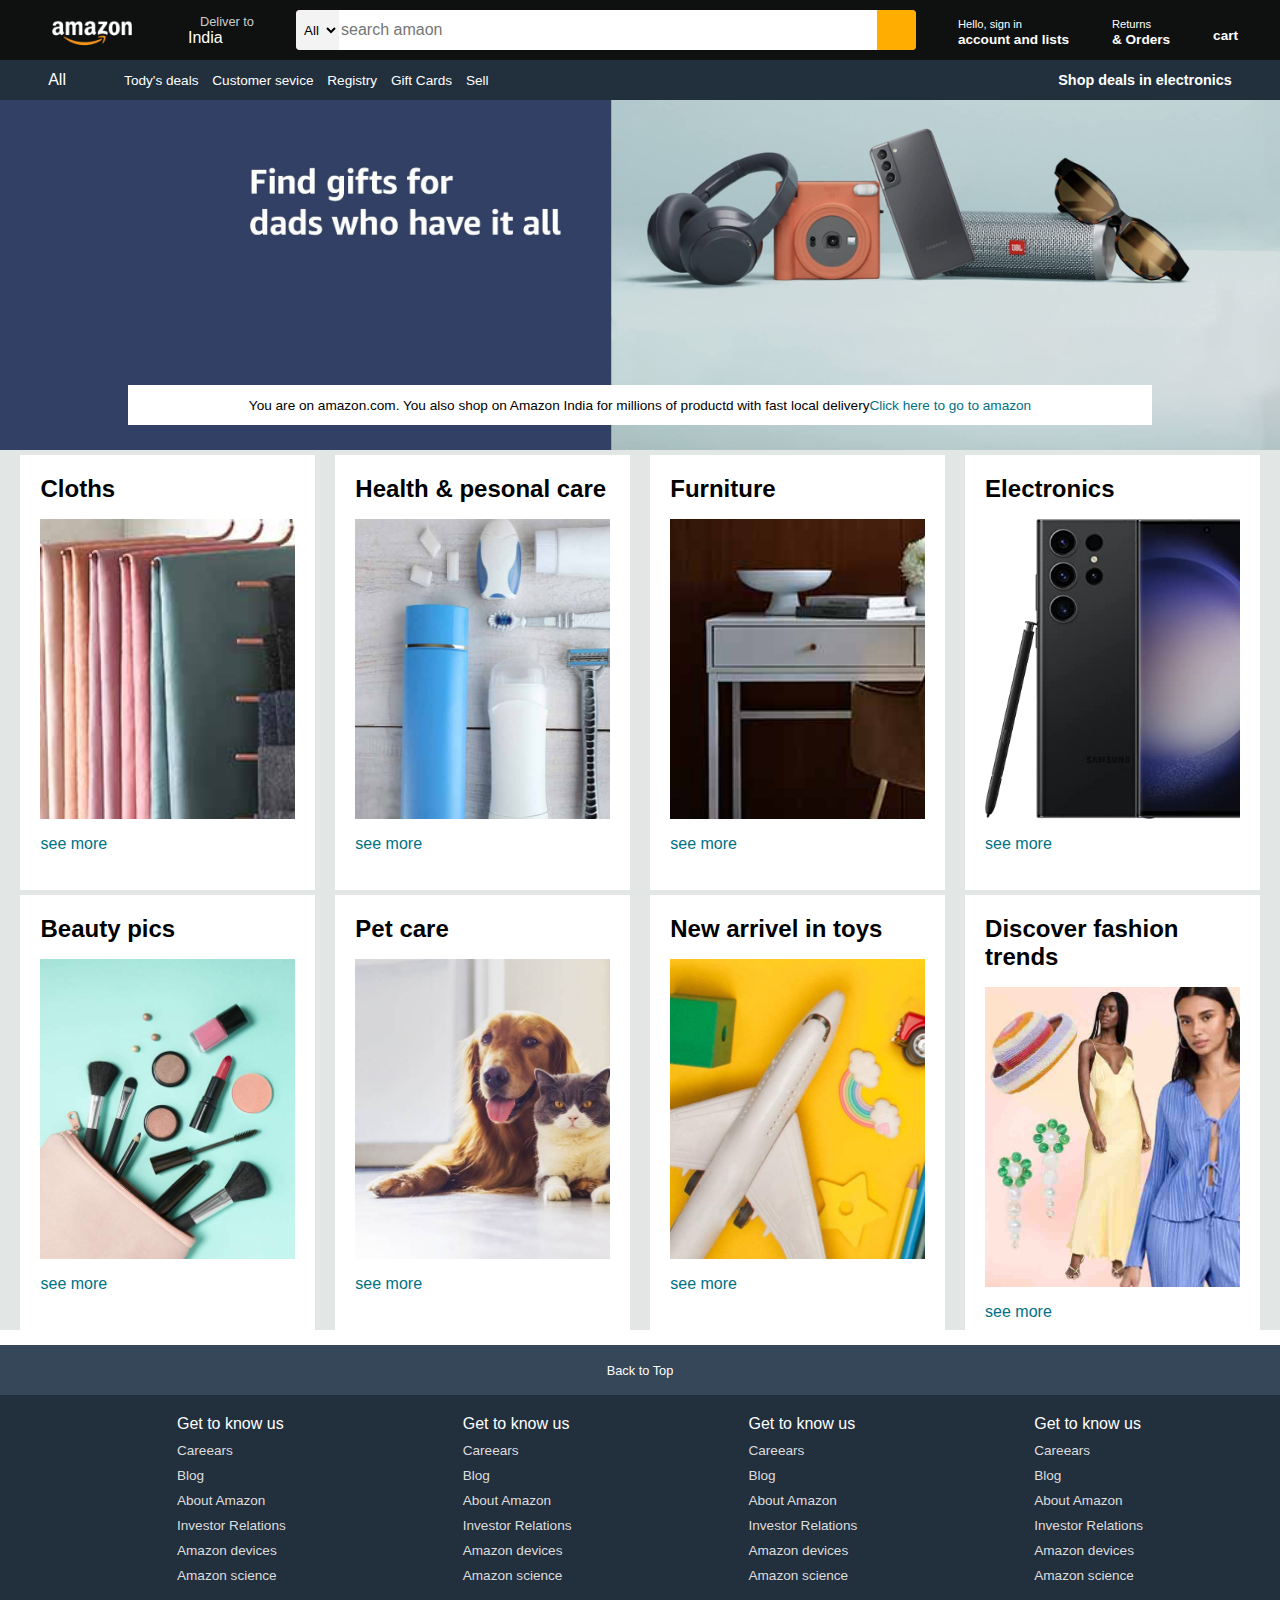
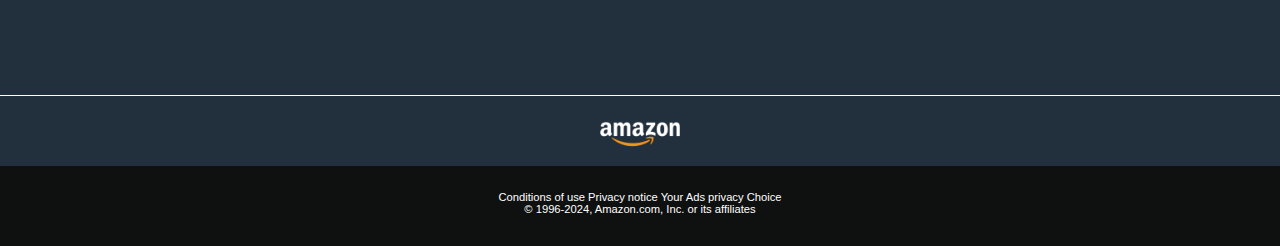
==== index.html @ d561698e "Amazon clone" ====
<!DOCTYPE html>
<html lang="en">

<head>
    <meta charset="UTF-8">
    <meta name="viewport" content="width=device-width, initial-scale=1.0">
    <title>Amazon</title>
    <link rel="stylesheet" href="https://cdnjs.cloudflare.com/ajax/libs/font-awesome/6.5.1/css/all.min.css"
        integrity="sha512-DTOQO9RWCH3ppGqcWaEA1BIZOC6xxalwEsw9c2QQeAIftl+Vegovlnee1c9QX4TctnWMn13TZye+giMm8e2LwA=="
        crossorigin="anonymous" referrerpolicy="no-referrer" />
    <link rel="stylesheet" href="style.css">
</head>

<body>
    <header>
        <div class="navbar">
            <div class="nav-logo border">
                <div class="logo"></div>
            </div>
            <div class="nav-adress border">
                <p class="add-first">Deliver to</p>
                <div class="add-icon">
                    <i class="fa-solid fa-location-dot"></i>
                    <p class="add-second">India</p>
                </div>
            </div>
            <div class="nav-search">
                <select class="search-select">
                    <option>All</option>
                </select>
                <input type="text" placeholder="search amaon" class="search-input">
                <div class="search-icon">
                    <i class="fa-solid fa-magnifying-glass"></i>
                </div>
            </div>
            <div class="nav-signin border">
                <p><span class="nav-first">Hello, sign in</span></p>
                <p class="nav-second">account and lists</p>
            </div>
            <div class="nav-return border">
                <p><span class="nav-first">Returns</span></p>
                <p class="nav-second">& Orders</p>
            </div>
            <div class="nav-cart border">
                <i class="fa-solid fa-cart-shopping"></i>
                cart
            </div>
        </div>
        <div class="panel">
            <div class="panel-all">
                <i class="fa-solid fa-bars"></i>
                All
            </div>
            <div class="panel-ops">
                <p>Tody's deals</p>
                <p>Customer sevice</p>
                <p>Registry</p>
                <p>Gift Cards</p>
                <p>Sell</p>
            </div>
            <div class="panel-deals">
                Shop deals in electronics
            </div>
        </div>
    </header>
    <div class="hero-section">
        <div class="hero-msg">You are on amazon.com. You also shop on Amazon India for millions of productd with fast local delivery  <a>   Click here to go to amazon</a></div>
    </div>
    <div class="shop-section">
        <div class="box1 box">
           <div class="box-content">
            <h2>Cloths</h2>
            <div class="box-img" style="background-image: url('box1_image.jpg');"></div>
            <p>see more</p>
           </div>
        </div>
        <div class="box2 box">
            <div class="box-content">
            <h2>Health & pesonal care</h2>
            <div class="box-img" style="background-image: url('box2_image.jpg');"></div>
            <p>see more</p>
           </div>
        </div>
        <div class="box3 box">
            <div class="box-content">
            <h2>Furniture</h2>
            <div class="box-img" style="background-image: url('box3_image.jpg');"></div>
            <p>see more</p>
           </div>
        </div>
        <div class="box4 box">
            <div class="box-content">
            <h2>Electronics</h2>
            <div class="box-img" style="background-image: url('box4_image.jpg');"></div>
            <p>see more</p>
           </div>
        </div>
        <div class="box5 box">
            <div class="box-content">
             <h2>Beauty pics</h2>
             <div class="box-img" style="background-image: url('box5_image.jpg');"></div>
             <p>see more</p>
            </div>
         </div>
         <div class="box6 box">
             <div class="box-content">
             <h2>Pet care</h2>
             <div class="box-img" style="background-image: url('box6_image.jpg');"></div>
             <p>see more</p>
            </div>
         </div>
         <div class="box7 box">
             <div class="box-content">
             <h2>New arrivel in toys</h2>
             <div class="box-img" style="background-image: url('box7_image.jpg');"></div>
             <p>see more</p>
            </div>
         </div>
         <div class="box8 box">
             <div class="box-content">
             <h2>Discover fashion trends</h2>
             <div class="box-img" style="background-image: url('box8_image.jpg');"></div>
             <p>see more</p>
            </div>
         </div>
    </div>
    
    <footer>
        <div class="foot-panel1">
            Back to Top
        </div>
        <div class="foot-panel2">
            <ul>
                <p>Get to know us</p>
                <a>Careears</a>
                <a>Blog</a>
                <a>About Amazon</a>
                <a>Investor Relations</a>
                <a>Amazon devices</a>
                <a>Amazon science</a>
            </ul>
            <ul>
                <p>Get to know us</p>
                <a>Careears</a>
                <a>Blog</a>
                <a>About Amazon</a>
                <a>Investor Relations</a>
                <a>Amazon devices</a>
                <a>Amazon science</a>
            </ul>
            <ul>
                <p>Get to know us</p>
                <a>Careears</a>
                <a>Blog</a>
                <a>About Amazon</a>
                <a>Investor Relations</a>
                <a>Amazon devices</a>
                <a>Amazon science</a>
            </ul>
            <ul>
                <p>Get to know us</p>
                <a>Careears</a>
                <a>Blog</a>
                <a>About Amazon</a>
                <a>Investor Relations</a>
                <a>Amazon devices</a>
                <a>Amazon science</a>
            </ul>
        </div>
        <div class="foot-panel3">
            <div class="logo"></div>
        </div>
        <div class="foot-panel4">
            <div class="pages">
                <a>Conditions of use</a>
                <a>Privacy notice</a>
                <a>Your Ads privacy Choice</a>
            </div>
            <div class="copyright">
                © 1996-2024, Amazon.com, Inc. or its affiliates
            </div>
        </div>
    </footer>
</body>

</html>
---- style.css ----
*{
    margin: 0;
    font-family: Arial, Helvetica, sans-serif;
    border: border-box;
}

.navbar{
    height: 60px;
    background-color: #0f1111;
    color: white;
    display: flex;
    align-items: center;
    justify-content: space-evenly;

}

.nav-logo{
    height: 50px;
    width: 100px;
}

.logo{
    background-image: url("amazon_logo.png");
    background-size: cover;
    height: 50px;
    width: 100%;
}

.border{
    border: 1.5px solid transparent;

}

.border:hover{
    border: 1.5px solid white;
}

/** box2 **/
.add-first{
    color: #cccccc;
    font-size: 0.8rem;
    margin-left: 15px;
}

.add-second{
 font-size: 1rem;
 margin-left: 3px;      
}

.add-icon{
    display: flex;
    align-items: center;
}

/* box3 */
.nav-search{
    display: flex;
    justify-content: space-evenly;
    background-color: palevioletred;
    width: 620px;
    height: 40px;
    border-radius: 4px;
}

.search-select{
    background-color: #f3f3f3;
    width: 50px;
    text-align: center;
    border-top-left-radius: 4px;
    border-bottom-left-radius: 4px;
    border: none;
    
}

.search-input{
    width: 100%;
    font-size: 1rem;
    border: none;
}

.search-icon{
    width: 45px;
    display: flex;
    justify-content: center;
    align-items: center;
    font-size: 1.2rem;
    background-color: rgb(255, 174, 0);
    border-top-right-radius: 4px;
    border-bottom-right-radius: 4px;
    color: #0f1111;
}

.nav-search:hover {
    border: 2px solid orange;
}

/* box4 */

.nav-first{
   font-size: 0.7rem;
}

.nav-second{
    font-size: 0.85rem;
    font-weight: 700;
}

/* box 6 */

.nav-cart i{
    font-size: 30px;
}

.nav-cart{
    font-size: 0.85rem;
    font-weight: 700;
}

/* panel */
.panel {
height: 40px;
background-color: #222f3d;
display: flex;
color: white;
align-items: center;
justify-content: space-evenly;
}

.panel-ops p{
    display: inline;
    margin-left: 10px;
}

.panel-ops {
    width: 70%;
    font-size: 0.85rem;
}

.panel-deals {
    font-size: 0.9rem;
    font-weight: 700;
}

/* hero section */

.hero-section{
    background-image: url("hero_image.jpg");
    background-size: cover;
    height: 350px;
    display: flex;
    justify-content: center;
    align-items: flex-end;
}

.hero-msg{
    background-color: white;
    color: black;
    height: 40px;
    display: flex;
    align-items: center;
    justify-content: center;
    font-size: 0.85rem;
    width: 80%;
    margin-bottom: 25px;
}

.hero-msg a{
    color: #007185;
}

/* shop section */

.shop-section{
    display: flex;
    flex-wrap: wrap;
    justify-content: space-evenly;
    background-color: #e2e7e6;
}
.box {
    
    height: 400px;
    width: 23%;
    background-color: white;
    padding: 20px 0px 15px;
    margin-top: 5px;
}

.box-img {
    height: 300px;
    background-size: cover;
    margin-top: 1rem;
    margin-bottom: 1rem;
    
}

.box-content{
    margin-left: 20px;
    margin-right: 20px;
}

.box-content p {
    color: #007185;
}

/* footer */

footer{
    margin-top: 15px;
}

.foot-panel1{
    background-color: #37475a;
    color: white;
    height: 50px;
    display: flex;
    justify-content: center;
    align-items: center;
    font-size: 0.8rem;
}

.foot-panel2 {
    background-color: #222f3d;
    color: white;
    height: 300px;
    display: flex;
    justify-content: space-evenly;
}

ul {
    margin-top: 20px;
}

ul a{
    display: block;
    font-size: 0.85rem;
    margin-top: 10px;
    color: #dddddd;
}

.foot-panel3{
    background-color: #222f3d;
    color: white;
    border-top: 0.5px solid white;
    height: 70px;
    display: flex;
    justify-content: center;
    align-items: center;
}

.logo{
    background-image: url("amazon_logo.png");
    background-size: cover;
    height: 50px;
    width: 100px;
}

.foot-panel4{
    background-color: #0f1111;
    color: white;
    height: 80px;
    font-size: 0.7rem;
    text-align: center;
    
}

.pages{
    
    padding-top: 25px;
}

.copyrights{
    padding-top: 5px;
    
}
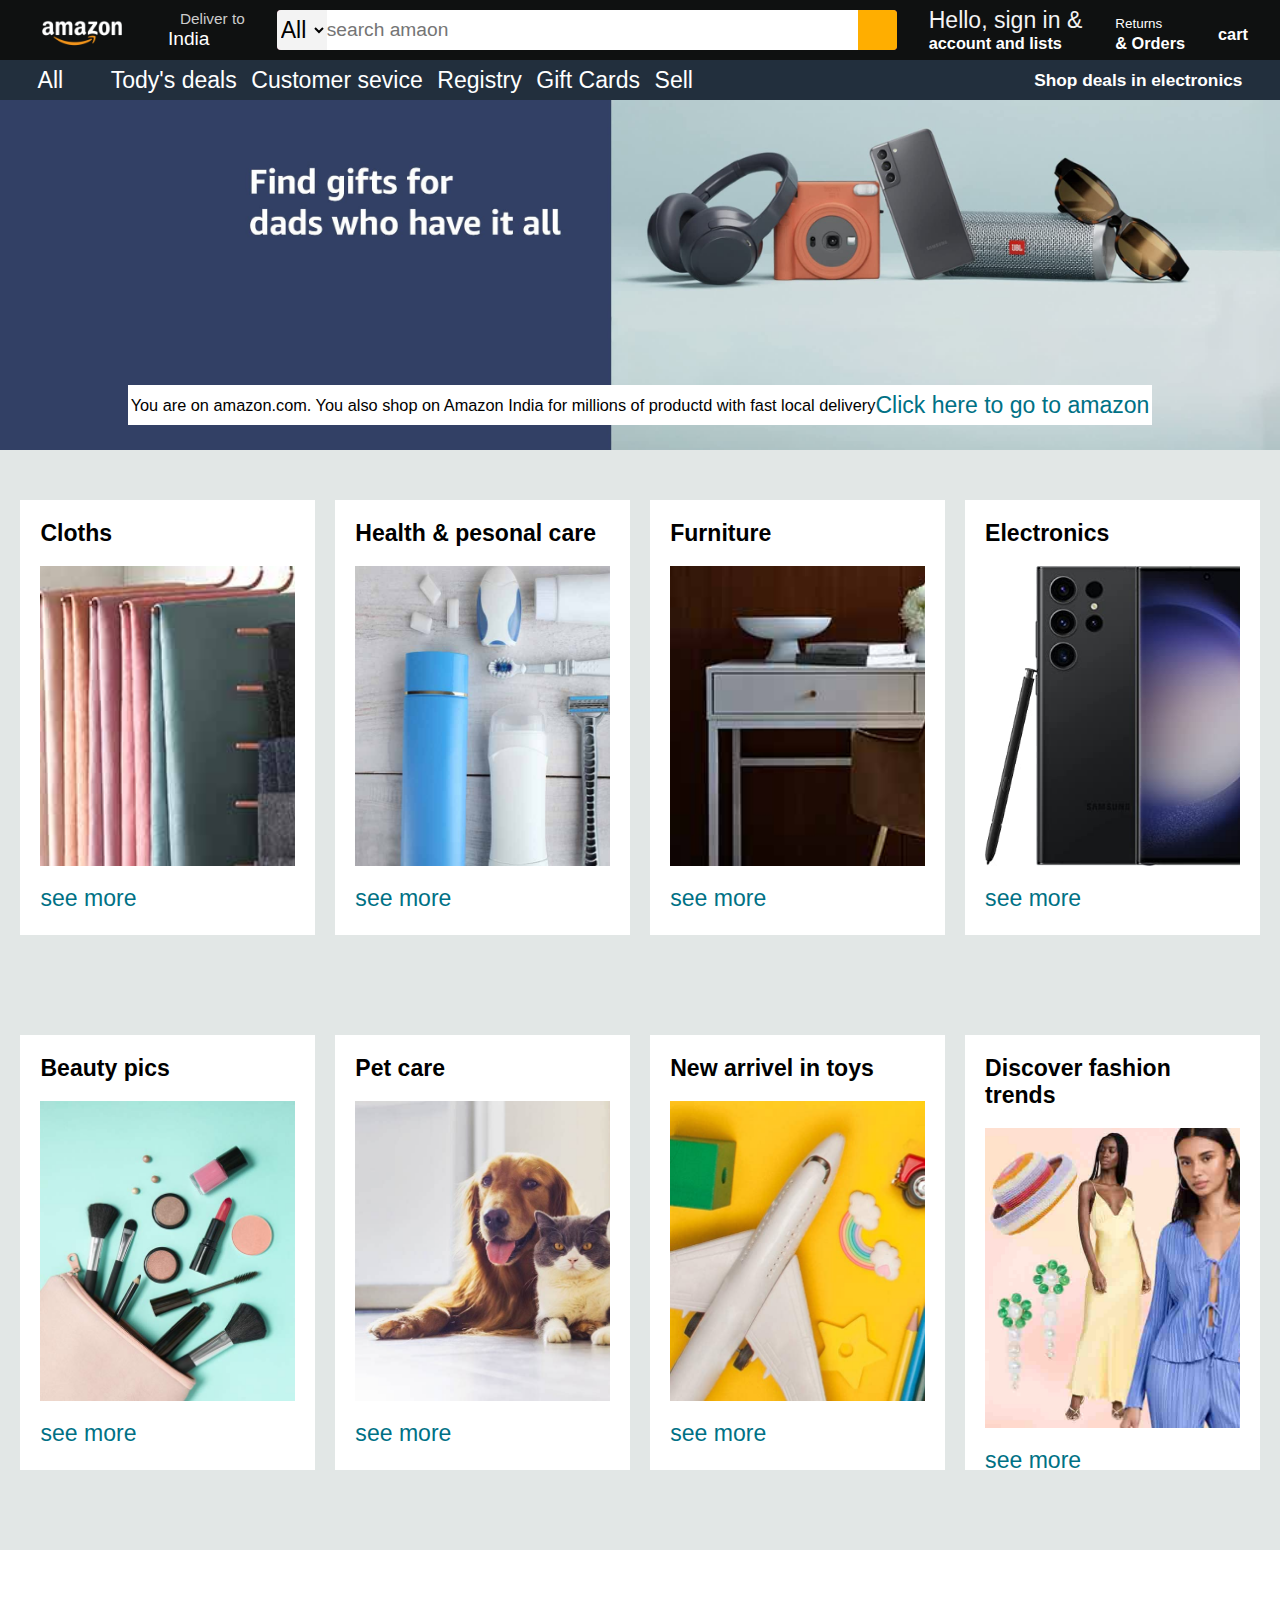
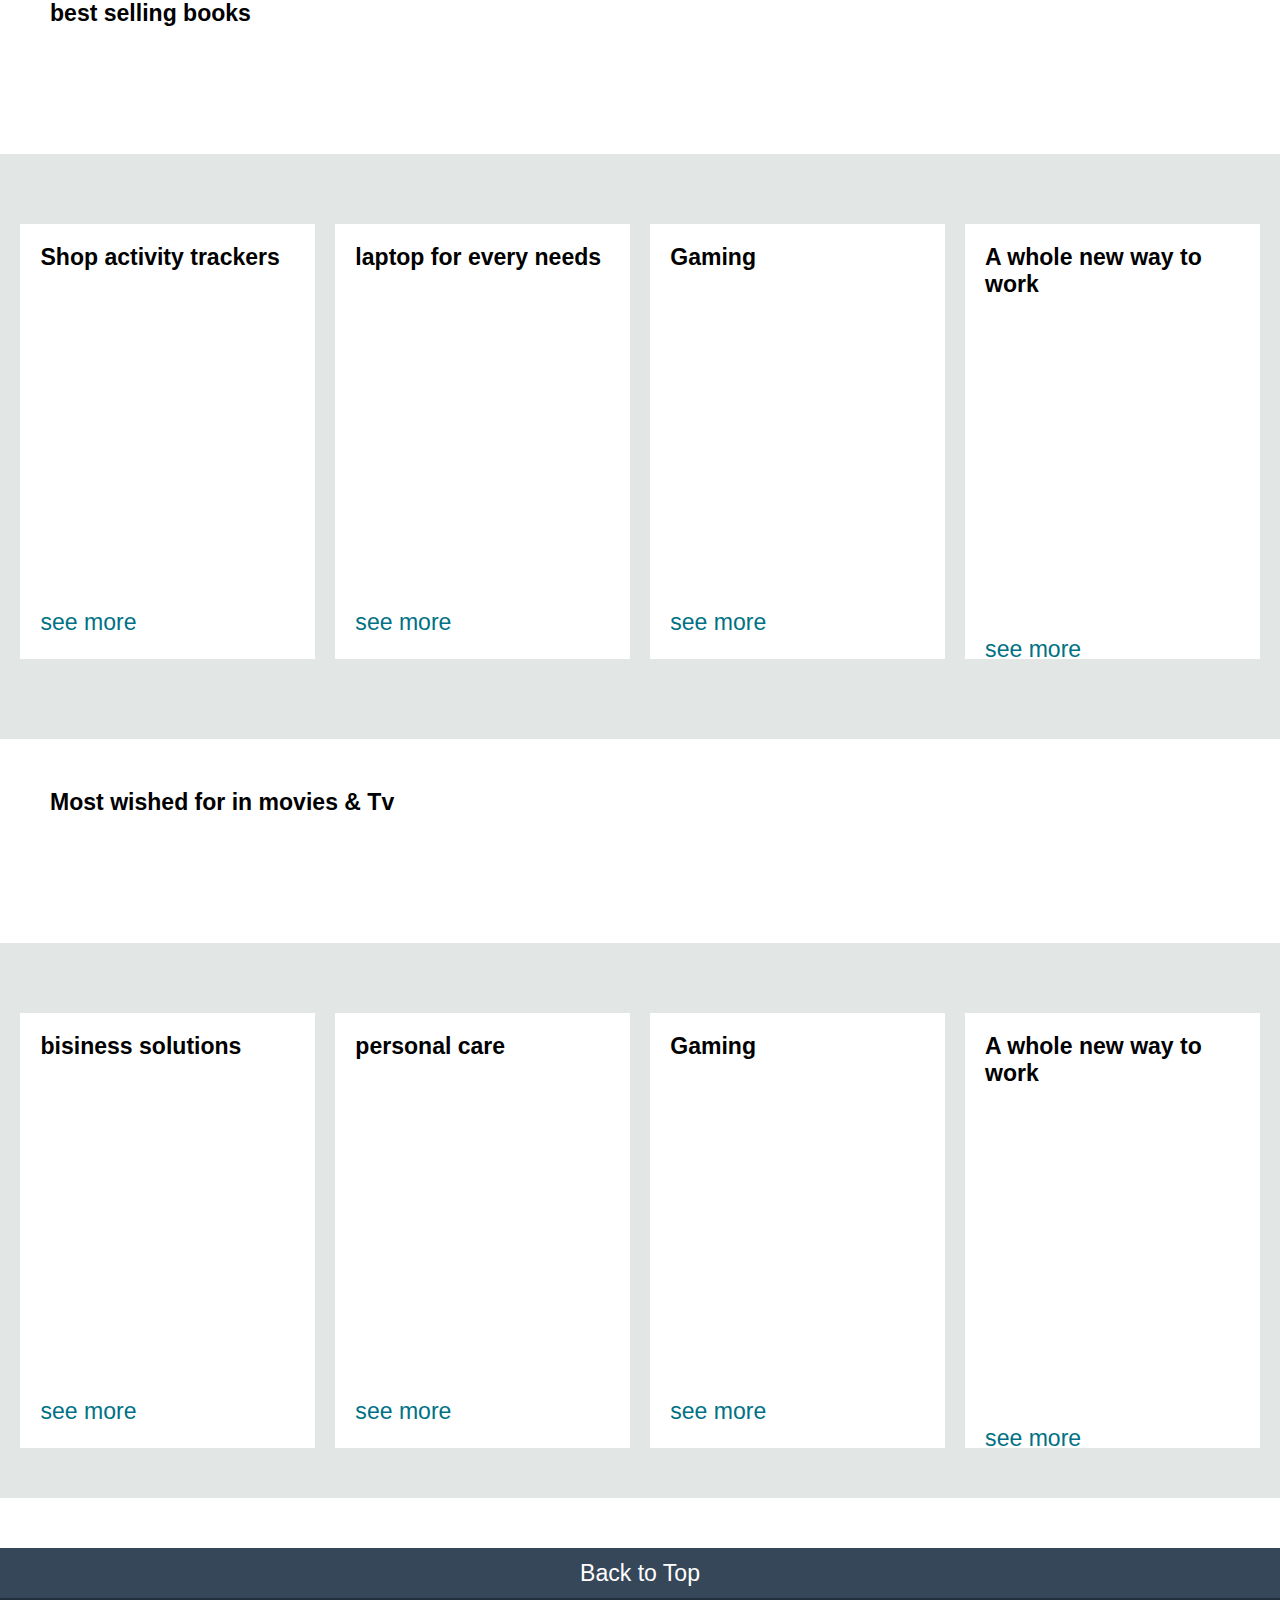
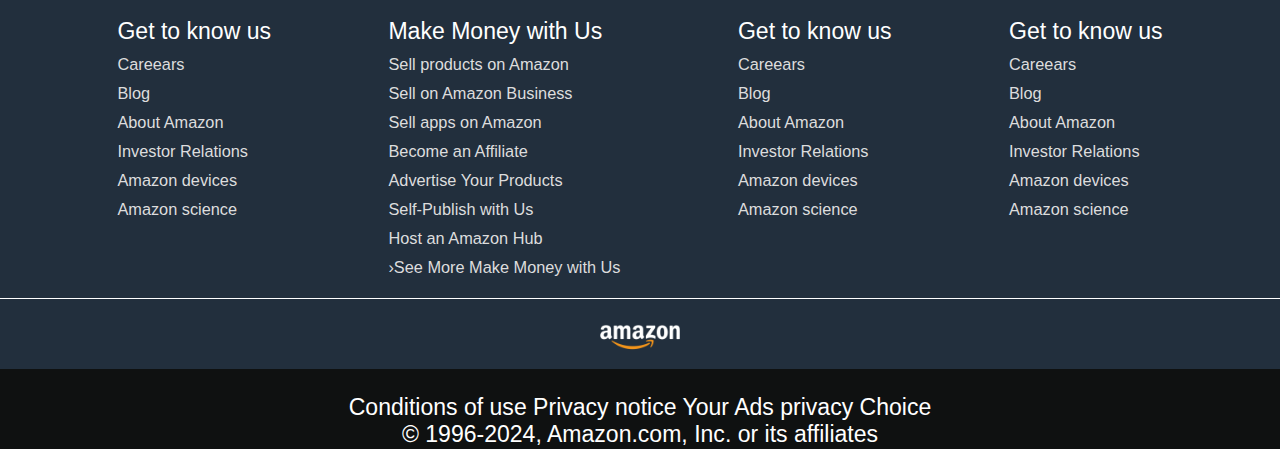
==== commit a4d750e6: "add new files" ====
--- a/index.html
+++ b/index.html
@@ -12,7 +12,9 @@
 </head>
 
 <body>
-    <header>
+    <header >
+        <div id="top"></div>
+       
         <div class="navbar">
             <div class="nav-logo border">
                 <div class="logo"></div>
@@ -27,6 +29,15 @@
             <div class="nav-search">
                 <select class="search-select">
                     <option>All</option>
+                    <option>baby</option>
+                    <option>men's fashion</option>
+                    <option>women's fashion</option>
+                    <option>electronics</option>
+                    <option>toys</option>
+                    <option>gaming</option>
+                    <option>beauty</option>
+                    <option>furniture</option>
+                    <option>books</option>
                 </select>
                 <input type="text" placeholder="search amaon" class="search-input">
                 <div class="search-icon">
@@ -34,7 +45,7 @@
                 </div>
             </div>
             <div class="nav-signin border">
-                <p><span class="nav-first">Hello, sign in</span></p>
+                <p><span class="nav-first"><a href="signup.html" class="signup">Hello, sign in &</a></span></p>
                 <p class="nav-second">account and lists</p>
             </div>
             <div class="nav-return border">
@@ -63,63 +74,144 @@
             </div>
         </div>
     </header>
+
+
+
+
+    
     <div class="hero-section">
         <div class="hero-msg">You are on amazon.com. You also shop on Amazon India for millions of productd with fast local delivery  <a>   Click here to go to amazon</a></div>
     </div>
     <div class="shop-section">
-        <div class="box1 box">
+        <div class="box">
            <div class="box-content">
             <h2>Cloths</h2>
-            <div class="box-img" style="background-image: url('box1_image.jpg');"></div>
-            <p>see more</p>
-           </div>
-        </div>
-        <div class="box2 box">
+            <a href="cloths.html"><div class="box-img" style="background-image: url('box1_image.jpg');"></div></a>
+            <p>see more</p>
+           </div>
+        </div>
+        <div class="box">
             <div class="box-content">
             <h2>Health & pesonal care</h2>
             <div class="box-img" style="background-image: url('box2_image.jpg');"></div>
             <p>see more</p>
            </div>
         </div>
-        <div class="box3 box">
+        <div class="box">
             <div class="box-content">
             <h2>Furniture</h2>
             <div class="box-img" style="background-image: url('box3_image.jpg');"></div>
             <p>see more</p>
            </div>
         </div>
-        <div class="box4 box">
+        <div class="box">
             <div class="box-content">
             <h2>Electronics</h2>
             <div class="box-img" style="background-image: url('box4_image.jpg');"></div>
             <p>see more</p>
            </div>
         </div>
-        <div class="box5 box">
+        <div class="box">
             <div class="box-content">
              <h2>Beauty pics</h2>
              <div class="box-img" style="background-image: url('box5_image.jpg');"></div>
              <p>see more</p>
             </div>
          </div>
-         <div class="box6 box">
+         <div class="box">
              <div class="box-content">
              <h2>Pet care</h2>
              <div class="box-img" style="background-image: url('box6_image.jpg');"></div>
              <p>see more</p>
             </div>
          </div>
-         <div class="box7 box">
+         <div class="box">
              <div class="box-content">
              <h2>New arrivel in toys</h2>
              <div class="box-img" style="background-image: url('box7_image.jpg');"></div>
              <p>see more</p>
             </div>
          </div>
-         <div class="box8 box">
+         <div class="box">
              <div class="box-content">
              <h2>Discover fashion trends</h2>
              <div class="box-img" style="background-image: url('box8_image.jpg');"></div>
+             <p>see more</p>
+            </div>
+         </div>
+         <div class="boxheading"><h2>best selling books</h2></div>
+         <div class="bigbox">
+             <div><img src="https://m.media-amazon.com/images/I/81Vwa9o0hbL._AC_SY200_.jpg" alt=""></div>
+             <div><img src="https://m.media-amazon.com/images/I/913C+MR3S5L._AC_SY200_.jpg" alt=""></div>
+             <div><img src="https://m.media-amazon.com/images/I/810bsxh1MmL._AC_SY200_.jpg" alt=""></div>
+             <div><img src="https://m.media-amazon.com/images/I/81uxN1LVsML._AC_SY200_.jpg" alt=""></div>
+             <div><img src="https://m.media-amazon.com/images/I/71ihGxMQEBL._AC_SY200_.jpg" alt=""></div>
+             <div><img src="https://m.media-amazon.com/images/I/81YkqyaFVEL._AC_SY200_.jpg" alt=""></div>
+             <div><img src="https://m.media-amazon.com/images/I/91yskyVPAmL._AC_SY200_.jpg" alt=""></div>
+         </div>
+         <div class="box">
+            <div class="box-content">
+             <h2>Shop activity trackers</h2>
+             <div class="box-img" style="background-image: url('https://images-na.ssl-images-amazon.com/images/G/01/AmazonExports/Fuji/2021/September/DashboardCards/Fuji_Dash_SmartWatch_1X._SY304_CB639922137_.jpg');"></div>
+             <p>see more</p>
+            </div>
+         </div>
+         <div class="box">
+             <div class="box-content">
+             <h2>laptop for every needs</h2>
+             <div class="box-img" style="background-image: url('https://images-na.ssl-images-amazon.com/images/G/01/us-manual-merchandising/XCM_CUTTLE_1622894_3373440_379x304_1X_en_size1_US._SY304_CB597469214_.jpg');"></div>
+             <p>see more</p>
+            </div>
+         </div>
+         <div class="box">
+             <div class="box-content">
+             <h2>Gaming</h2>
+             <div class="box-img" style="background-image: url('https://images-na.ssl-images-amazon.com/images/G/01/US-hq/2023/img/Consumer_Electronics/XCM_CUTTLE_1546843_2940864_379x304_1X_en_US._SY304_CB613273467_.jpg');"></div>
+             <p>see more</p>
+            </div>
+         </div>
+         <div class="box">
+             <div class="box-content">
+             <h2>A whole new way to work</h2>
+             <div class="box-img" style="background-image: url('https://images-na.ssl-images-amazon.com/images/G/01/US-hq/2023/img/Consumer_Electronics/XCM_CUTTLE_1622892_3373436_379x304_1X_en_US._SY304_CB597161294_.jpg');"></div>
+             <p>see more</p>
+            </div>
+         </div>
+         <div class="boxheading"><h2>Most wished for in movies & Tv</h2></div>
+         <div class="bigbox">
+             <div><img src="https://m.media-amazon.com/images/I/71sCEreXvsL._AC_SY200_.jpg" alt=""></div>
+             <div><img src="https://m.media-amazon.com/images/I/71Groo63lJL._AC_SY200_.jpg" alt=""></div>
+             <div><img src="https://m.media-amazon.com/images/I/71l9NiyJ0HL._AC_SY200_.jpg" alt=""></div>
+             <div><img src="https://m.media-amazon.com/images/I/71faTWApPcL._AC_SY200_.jpg" alt=""></div>
+             <div><img src="https://m.media-amazon.com/images/I/71aNunUKCsL._AC_SY200_.jpg" alt=""></div>
+             <div><img src="https://m.media-amazon.com/images/I/91rKy7qfODL._AC_SY200_.jpg" alt=""></div>
+             <div><img src="https://m.media-amazon.com/images/I/81dcLOrU5YL._AC_SY200_.jpghttps://m.media-amazon.com/images/I/81dcLOrU5YL._AC_SY200_.jpg" alt=""></div>
+         </div>
+         <div class="box">
+            <div class="box-content">
+             <h2>bisiness solutions</h2>
+             <div class="box-img" style="background-image: url('https://images-na.ssl-images-amazon.com/images/G/01/us-manual-merchandising/RBS-in-house-Graphics/cc_359_laptop_us_v1._SY304_CB576754001_.jpg');"></div>
+             <p>see more</p>
+            </div>
+         </div>
+         <div class="box">
+             <div class="box-content">
+             <h2>personal care</h2>
+             <div class="box-img" style="background-image: url('https://images-na.ssl-images-amazon.com/images/G/01/AmazonExports/Events/2023/EBF23/Fuji_Desktop_Single_image_EBF_1x_v10._SY304_CB573698005_.jpg');"></div>
+             <p>see more</p>
+            </div>
+         </div>
+         <div class="box">
+             <div class="box-content">
+             <h2>Gaming</h2>
+             <div class="box-img" style="background-image: url('https://images-na.ssl-images-amazon.com/images/G/01/US-hq/2023/img/Consumer_Electronics/XCM_CUTTLE_1546843_2940864_379x304_1X_en_US._SY304_CB613273467_.jpg');"></div>
+             <p>see more</p>
+            </div>
+         </div>
+         <div class="box">
+             <div class="box-content">
+             <h2>A whole new way to work</h2>
+             <div class="box-img" style="background-image: url('https://images-na.ssl-images-amazon.com/images/G/01/US-hq/2023/img/Consumer_Electronics/XCM_CUTTLE_1622892_3373436_379x304_1X_en_US._SY304_CB597161294_.jpg');"></div>
              <p>see more</p>
             </div>
          </div>
@@ -127,7 +219,7 @@
     
     <footer>
         <div class="foot-panel1">
-            Back to Top
+            <a href="#top">Back to Top</a>
         </div>
         <div class="foot-panel2">
             <ul>
@@ -140,6 +232,17 @@
                 <a>Amazon science</a>
             </ul>
             <ul>
+                <P>Make Money with Us</P>
+                <a>Sell products on Amazon</a>
+                <a>Sell on Amazon Business</a>
+                <a>Sell apps on Amazon</a>
+                <a>Become an Affiliate</a>
+                <a>Advertise Your Products</a>
+                <a>Self-Publish with Us</a>
+                <a>Host an Amazon Hub</a>
+                <a>›See More Make Money with Us</a>
+            </ul>
+            <ul>
                 <p>Get to know us</p>
                 <a>Careears</a>
                 <a>Blog</a>
@@ -157,15 +260,6 @@
                 <a>Amazon devices</a>
                 <a>Amazon science</a>
             </ul>
-            <ul>
-                <p>Get to know us</p>
-                <a>Careears</a>
-                <a>Blog</a>
-                <a>About Amazon</a>
-                <a>Investor Relations</a>
-                <a>Amazon devices</a>
-                <a>Amazon science</a>
-            </ul>
         </div>
         <div class="foot-panel3">
             <div class="logo"></div>
--- a/style.css
+++ b/style.css
@@ -1,7 +1,10 @@
 *{
-    margin: 0;
+    margin: 0px;
+    padding: 0px;
+    border: border-box;
     font-family: Arial, Helvetica, sans-serif;
     border: border-box;
+    font-size: 1.2rem;
 }
 
 .navbar{
@@ -25,7 +28,9 @@
     height: 50px;
     width: 100%;
 }
-
+option{
+    text-align: left;
+}
 .border{
     border: 1.5px solid transparent;
 
@@ -100,6 +105,10 @@
    font-size: 0.7rem;
 }
 
+.signup{
+    text-decoration: none;
+    color: #f3f3f3;
+}
 .nav-second{
     font-size: 0.85rem;
     font-weight: 700;
@@ -150,6 +159,7 @@
     display: flex;
     justify-content: center;
     align-items: flex-end;
+    
 }
 
 .hero-msg{
@@ -175,19 +185,22 @@
     flex-wrap: wrap;
     justify-content: space-evenly;
     background-color: #e2e7e6;
+    margin-bottom: 50px;
 }
 .box {
-    
+    margin-top: 50px;
+    margin-bottom: 50px;
     height: 400px;
     width: 23%;
     background-color: white;
     padding: 20px 0px 15px;
-    margin-top: 5px;
+    margin-top: 50px;
 }
 
 .box-img {
     height: 300px;
     background-size: cover;
+    background-repeat: no-repeat;
     margin-top: 1rem;
     margin-bottom: 1rem;
     
@@ -201,6 +214,30 @@
 .box-content p {
     color: #007185;
 }
+.boxheading{
+    width: 100%;
+    /* border: 1px solid black; */
+    margin-left: 0px;
+    background-color: white;
+    left: 0px;
+    margin-top: 30px;
+    margin-bottom: -20px;
+    font-size: 30px;
+    padding-top: 50px;
+    padding-left: 50px;
+}
+.bigbox{
+    /* border: 1px solid red; */
+    margin-top: 0px;
+    padding: 50px;
+    background-color: white;
+    width: 100%;
+    display: flex;
+    justify-content: space-between;
+    margin-top: 20px;
+    margin-bottom: 20px;
+}
+
 
 /* footer */
 
@@ -211,6 +248,7 @@
 .foot-panel1{
     background-color: #37475a;
     color: white;
+    text-decoration: none;
     height: 50px;
     display: flex;
     justify-content: center;
@@ -235,6 +273,11 @@
     font-size: 0.85rem;
     margin-top: 10px;
     color: #dddddd;
+}
+
+a{
+    color: white;
+    text-decoration: none;
 }
 
 .foot-panel3{
